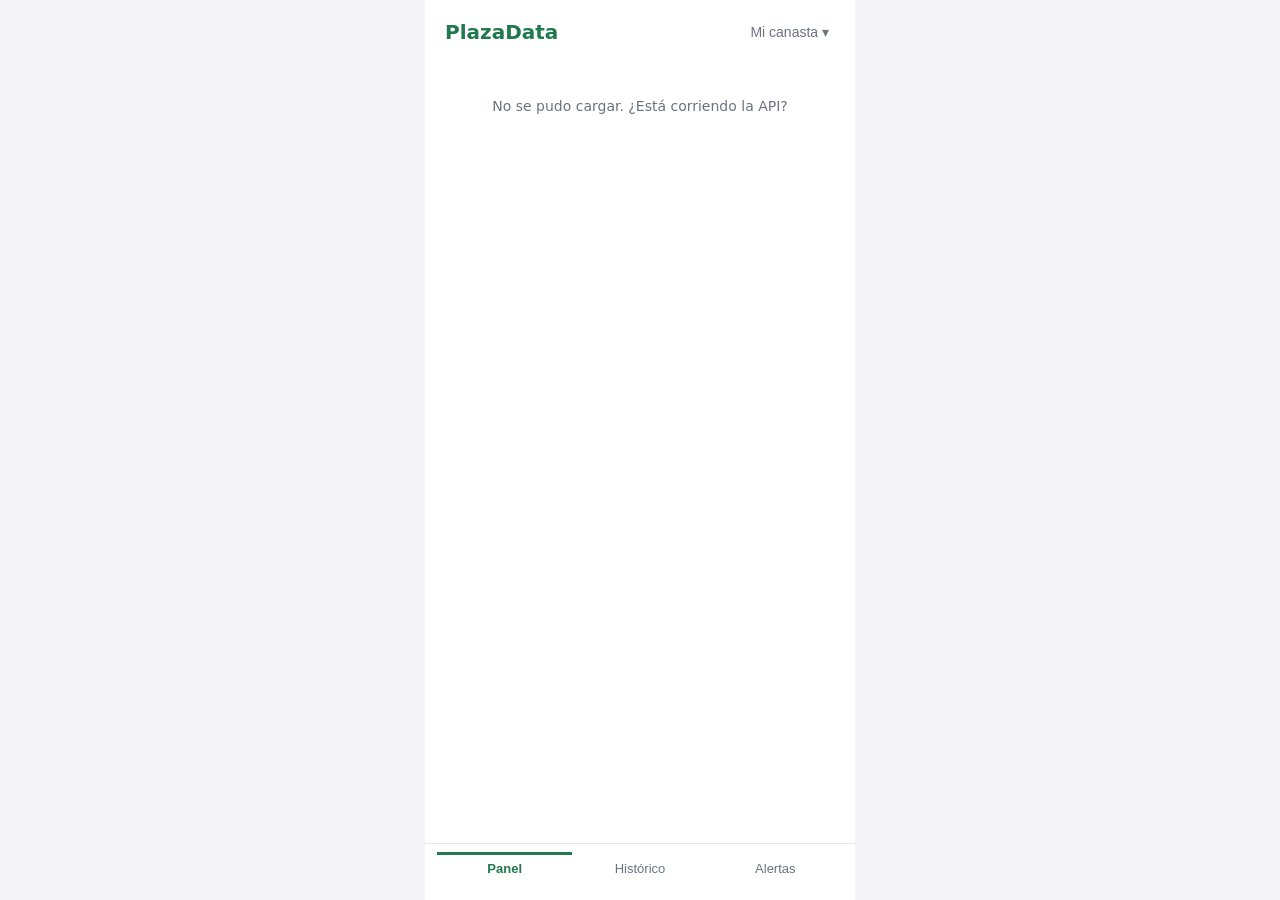
==== static/index.html @ 9555df04 "feat(panel): panel web con canasta, histórico y alertas" ====
<!DOCTYPE html>
<html lang="es">
<head>
<meta charset="utf-8">
<meta name="viewport" content="width=device-width, initial-scale=1">
<title>PlazaData</title>
<style>
  :root {
    --verde:#1f7a4d; --verde-claro:#e6f2eb; --tinta:#1a1a1f; --gris:#6b7280; --linea:#e4e6ea;
    --fondo:#f5f5f7; --rojo:#cc3a2e; --ambar:#fff5c7; --ambar-tinta:#735400;
  }
  * { box-sizing: border-box; }
  body { margin:0; background:var(--fondo); font-family: Inter, system-ui, -apple-system, "Segoe UI", Arial, sans-serif; color:var(--tinta); }
  .app { max-width: 430px; margin: 0 auto; min-height: 100vh; background:#fff; display:flex; flex-direction:column; }
  header { display:flex; justify-content:space-between; align-items:center; padding:20px 20px 10px; }
  .logo { color:var(--verde); font-weight:700; font-size:20px; }
  .accion { color:var(--gris); font-size:14px; background:none; border:0; cursor:pointer; }
  main { flex:1; padding:6px 20px 90px; }
  h1 { font-size:22px; margin:8px 0 4px; font-weight:600; }
  .sub { color:var(--gris); font-size:13px; margin:0 0 12px; line-height:1.4; }
  .aviso { background:var(--verde-claro); color:var(--verde); font-size:12px; font-weight:500; padding:7px 10px; border-radius:8px; margin-bottom:14px; }
  .aviso.alerta { background:#fde8e6; color:var(--rojo); }
  .aviso.ambar { background:var(--ambar); color:var(--ambar-tinta); }
  table { width:100%; border-collapse:collapse; }
  th { text-align:left; font-size:12px; color:var(--gris); font-weight:600; padding:6px 4px 8px; }
  td { padding:13px 4px; border-bottom:1px solid var(--linea); font-size:14px; vertical-align:middle; }
  tr.fila { cursor:pointer; }
  tr.fila:hover { background:#fafafa; }
  td.nombre { font-weight:500; }
  td.num { white-space:nowrap; font-size:13px; }
  th.num { white-space:nowrap; }
  .sube { color:var(--rojo); font-weight:600; } .baja { color:var(--verde); font-weight:600; } .igual { color:var(--gris); font-weight:600; }
  .viejo { color:var(--gris); font-size:11px; display:block; font-weight:400; }
  .btn { display:block; width:100%; padding:14px; border-radius:12px; border:0; background:var(--verde); color:#fff; font-size:15px; font-weight:600; cursor:pointer; margin-top:14px; }
  .btn.borde { background:#fff; color:var(--verde); border:1.5px dashed var(--verde); }
  .chips { display:flex; gap:8px; margin:6px 0 12px; }
  .chip { padding:8px 16px; border-radius:20px; background:var(--fondo); color:var(--gris); font-size:13px; font-weight:600; border:0; cursor:pointer; }
  .chip.act { background:var(--verde); color:#fff; }
  .card { border:1px solid var(--linea); border-radius:12px; padding:8px; margin-bottom:12px; }
  .stats { display:flex; gap:12px; margin-bottom:10px; }
  .stat { flex:1; background:var(--fondo); border-radius:12px; padding:12px 14px; }
  .stat small { color:var(--gris); font-size:12px; display:block; } .stat b { font-size:18px; }
  .fila-alerta { display:flex; align-items:center; gap:10px; padding:12px 0; border-bottom:1px solid var(--linea); }
  .fila-alerta .n { flex:1; font-size:14px; font-weight:500; }
  .fila-alerta input[type=number] { width:64px; padding:8px; border:1px solid var(--linea); border-radius:8px; font-size:14px; }
  .quitar { background:none; border:0; color:var(--gris); cursor:pointer; font-size:12px; text-decoration:underline; }
  .sw { position:relative; width:44px; height:26px; flex:none; }
  .sw input { opacity:0; width:0; height:0; }
  .sw span { position:absolute; inset:0; background:#c9ccd1; border-radius:13px; cursor:pointer; transition:.15s; }
  .sw span::before { content:""; position:absolute; width:20px; height:20px; left:3px; top:3px; background:#fff; border-radius:50%; transition:.15s; }
  .sw input:checked + span { background:var(--verde); } .sw input:checked + span::before { transform:translateX(18px); }
  .campo { width:100%; padding:12px; border:1px solid var(--linea); border-radius:10px; font-size:14px; margin-top:8px; }
  nav { position:fixed; bottom:0; left:50%; transform:translateX(-50%); width:100%; max-width:430px; background:#fff; border-top:1px solid var(--linea); display:flex; padding:8px 12px 18px; }
  nav button { flex:1; background:none; border:0; padding:6px 0; color:var(--gris); font-size:13px; font-weight:500; cursor:pointer; border-top:3px solid transparent; }
  nav button.act { color:var(--verde); font-weight:600; border-top-color:var(--verde); }
  .pie { font-size:11px; color:var(--gris); margin-top:12px; line-height:1.4; }
  .vacio { color:var(--gris); font-size:14px; padding:24px 0; text-align:center; }
</style>
</head>
<body>
<div class="app">
  <header><span class="logo">PlazaData</span><button class="accion" id="btnTitulo">Mi canasta ▾</button></header>
  <main id="contenido"><p class="vacio">Cargando…</p></main>
  <nav>
    <button data-vista="panel" class="act">Panel</button>
    <button data-vista="hist">Histórico</button>
    <button data-vista="alertas">Alertas</button>
  </nav>
</div>

<script>
const CANASTA_DEFECTO = ["Papa capira", "Tomate chonto regional", "Cebolla cabezona blanca", "Aguacate Hass"];
const $ = (s) => document.querySelector(s);
const cop = (n) => "$ " + Math.round(n).toLocaleString("es-CO");
const pct = (n) => n.toLocaleString("es-CO", { minimumFractionDigits: 1, maximumFractionDigits: 1 }) + "%";
const fechaCorta = (iso) => { const [y, m, d] = iso.split("-"); return `${d}/${m}/${y}`; };
const mesCorto = (iso) => { const [y, m, d] = iso.split("-"); return `${parseInt(d)} ${["ene","feb","mar","abr","may","jun","jul","ago","sep","oct","nov","dic"][parseInt(m)-1]}`; };
const esc = (s) => String(s).replace(/[&<>"']/g, (c) => ({ "&":"&amp;", "<":"&lt;", ">":"&gt;", '"':"&quot;", "'":"&#39;" }[c]));

// Estado (la canasta y las alertas se guardan en este navegador; sin cuenta de usuario todavía)
const guardar = (k, v) => { try { localStorage.setItem(k, JSON.stringify(v)); } catch (e) {} };
const leer = (k, def) => { try { const v = JSON.parse(localStorage.getItem(k)); return v ?? def; } catch (e) { return def; } };
const estado = {
  vista: "panel",
  canasta: leer("pd_canasta", CANASTA_DEFECTO),
  alertas: leer("pd_alertas", {}),           // { producto: { umbral: 5, activa: true } }
  producto: null, semanas: 12, precios: [], opciones: [],
};
estado.producto = estado.canasta[0] || null;

async function api(ruta) {
  const r = await fetch(ruta);
  if (!r.ok) throw new Error("Error " + r.status);
  return r.json();
}

function tendencia(p) {
  if (p.variacion_pct === null || p.variacion_pct === undefined) return '<span class="igual">–</span>';
  const v = p.variacion_pct;
  if (v > 0) return `<span class="sube">↑ ${pct(v)}</span>`;
  if (v < 0) return `<span class="baja">↓ ${pct(Math.abs(v))}</span>`;
  return `<span class="igual">→ ${pct(0)}</span>`;
}
function alertasActivas() {
  return estado.precios.filter((p) => {
    const a = estado.alertas[p.producto];
    return p.disponible && !p.desactualizado && a && a.activa && a.umbral > 0 && p.variacion_pct !== null && Math.abs(p.variacion_pct) > a.umbral;
  });
}

async function cargarPrecios() {
  if (!estado.canasta.length) { estado.precios = []; return; }
  const qs = estado.canasta.map((p) => "producto=" + encodeURIComponent(p)).join("&");
  estado.precios = await api("/api/precios/ultimo?" + qs);
}

// ---------- Vistas
function vistaPanel() {
  const ok = estado.precios.filter((p) => p.disponible && !p.desactualizado);
  const semana = ok.length ? fechaCorta(ok[0].fecha) : "";
  let h = `<h1>Precios mayoristas</h1>
    <p class="sub">SIPSA-DANE · Central Mayorista de Antioquia · COP/kg${semana ? " · Semana que termina el " + semana : ""}</p>
    <div class="aviso">Fuente: DANE-SIPSA. Variación del precio promedio frente a la semana anterior.</div>`;
  alertasActivas().forEach((p) => {
    h += `<div class="aviso alerta">Alerta: ${esc(p.producto)} varió ${pct(p.variacion_pct)} (tu umbral: ${estado.alertas[p.producto].umbral}%)</div>`;
  });
  if (!estado.canasta.length) {
    h += '<p class="vacio">Tu canasta está vacía. Agrega insumos para ver sus precios.</p>';
  } else {
    h += '<table><thead><tr><th>Insumo</th><th class="num">Mín.</th><th class="num">Máx.</th><th class="num">Tendencia</th></tr></thead><tbody>';
    estado.precios.forEach((p) => {
      if (!p.disponible) { h += `<tr><td class="nombre">${esc(p.producto)}</td><td colspan="3" class="igual">Sin datos</td></tr>`; return; }
      const viejo = p.desactualizado ? `<span class="viejo">último dato: ${mesCorto(p.fecha)}</span>` : "";
      h += `<tr class="fila" data-producto="${esc(p.producto)}"><td class="nombre">${esc(p.producto)}${viejo}</td>
        <td class="num">${cop(p.minimo)}</td><td class="num">${cop(p.maximo)}</td><td class="num">${p.desactualizado ? '<span class="igual">–</span>' : tendencia(p)}</td></tr>`;
    });
    h += "</tbody></table>";
  }
  h += `<input class="campo" id="buscar" list="opciones" placeholder="Buscar insumo para agregar (ej. zanahoria)" autocomplete="off">
    <datalist id="opciones"></datalist>
    <button class="btn borde" id="btnAgregar">+ Agregar insumo a mi canasta</button>
    <p class="pie">Toca un insumo para ver su histórico.</p>`;
  $("#contenido").innerHTML = h;

  $("#buscar").addEventListener("input", async (e) => {
    const q = e.target.value.trim();
    if (q.length < 2) return;
    try { estado.opciones = await api("/api/productos?q=" + encodeURIComponent(q)); } catch (err) { return; }
    $("#opciones").innerHTML = estado.opciones.map((o) => `<option value="${esc(o)}">`).join("");
  });
  $("#btnAgregar").addEventListener("click", async () => {
    const v = $("#buscar").value.trim();
    if (!v) return;
    let lista = [];
    try { lista = await api("/api/productos?q=" + encodeURIComponent(v) + "&limite=50"); } catch (err) {}
    const exacto = lista.find((o) => o.toLowerCase() === v.toLowerCase());
    if (!exacto) { alert("Elige un producto de la lista que aparece al escribir."); return; }
    if (!estado.canasta.includes(exacto)) { estado.canasta.push(exacto); guardar("pd_canasta", estado.canasta); }
    if (!estado.producto) estado.producto = exacto;
    await cargarPrecios(); vistaPanel();
  });
  document.querySelectorAll("tr.fila").forEach((tr) => tr.addEventListener("click", () => { estado.producto = tr.dataset.producto; ir("hist"); }));
}

async function vistaHist() {
  if (!estado.producto) { $("#contenido").innerHTML = '<p class="vacio">Agrega un insumo a tu canasta para ver su histórico.</p>'; return; }
  $("#contenido").innerHTML = '<p class="vacio">Cargando…</p>';
  let datos;
  try { datos = await api("/api/precios/historico?producto=" + encodeURIComponent(estado.producto) + "&semanas=" + estado.semanas); }
  catch (e) { $("#contenido").innerHTML = '<p class="vacio">No hay datos para este producto.</p>'; return; }
  const ult = datos[datos.length - 1];
  const prom = datos.map((d) => d.promedio), mn = Math.min(...prom), mx = Math.max(...prom);
  const W = 334, H = 190, L = 12, R = 12, T = 28, B = 34, rango = (mx - mn) || 1;
  const X = (i) => L + (datos.length === 1 ? 0 : i * (W - L - R) / (datos.length - 1));
  const Y = (v) => T + (H - T - B) * (1 - (v - mn) / rango);
  const puntos = datos.map((d, i) => `${X(i).toFixed(1)},${Y(d.promedio).toFixed(1)}`).join(" ");
  const chips = [4, 8, 12].map((n) => `<button class="chip ${estado.semanas === n ? "act" : ""}" data-sem="${n}">${n} sem</button>`).join("");
  $("#contenido").innerHTML = `<h1>${esc(estado.producto)}</h1>
    <p class="sub">Histórico del precio promedio semanal · Central Mayorista de Antioquia · COP/kg</p>
    <div class="aviso">Fuente: DANE-SIPSA · ${mesCorto(datos[0].fecha)} a ${mesCorto(ult.fecha)} de ${ult.fecha.slice(0, 4)}</div>
    <div class="chips">${chips}</div>
    <div class="card"><svg viewBox="0 0 ${W} ${H}" width="100%" role="img" aria-label="Precio promedio semanal de ${esc(estado.producto)}">
      <line x1="${L}" x2="${W - R}" y1="${T}" y2="${T}" stroke="#e4e6ea"/><line x1="${L}" x2="${W - R}" y1="${H - B}" y2="${H - B}" stroke="#e4e6ea"/>
      <text x="${L}" y="${T - 8}" font-size="10" fill="#6b7280">máx. ${cop(mx)}</text>
      <text x="${W - R}" y="${H - B - 6}" font-size="10" fill="#6b7280" text-anchor="end">mín. ${cop(mn)}</text>
      <polyline points="${puntos}" fill="none" stroke="#1f7a4d" stroke-width="3" stroke-linecap="round" stroke-linejoin="round"/>
      <circle cx="${X(datos.length - 1)}" cy="${Y(ult.promedio)}" r="5" fill="#1f7a4d" stroke="#fff" stroke-width="2"/>
      <text x="${L}" y="${H - 12}" font-size="10" fill="#6b7280">${mesCorto(datos[0].fecha)}</text>
      <text x="${W - R}" y="${H - 12}" font-size="10" fill="#6b7280" text-anchor="end">${mesCorto(ult.fecha)}</text>
    </svg></div>
    <div class="stats"><div class="stat"><small>Mín. vigente</small><b>${cop(ult.minimo)}</b></div><div class="stat"><small>Máx. vigente</small><b>${cop(ult.maximo)}</b></div></div>
    <p class="sub">Último dato publicado: ${fechaCorta(ult.fecha)} · promedio ${cop(ult.promedio)}</p>
    <button class="btn" id="btnAlerta">Crear alerta para este insumo</button>`;
  document.querySelectorAll(".chip").forEach((b) => b.addEventListener("click", () => { estado.semanas = parseInt(b.dataset.sem); vistaHist(); }));
  $("#btnAlerta").addEventListener("click", () => {
    if (!estado.alertas[estado.producto]) { estado.alertas[estado.producto] = { umbral: 5, activa: true }; guardar("pd_alertas", estado.alertas); }
    ir("alertas");
  });
}

function vistaAlertas() {
  let h = `<h1>Mis alertas</h1>
    <p class="sub">Te avisamos cuando un insumo varíe más del porcentaje que definas frente a la semana anterior.</p>
    <div class="aviso ambar">Por ahora las alertas se muestran en el panel. El envío por correo llegará en una siguiente versión.</div>`;
  if (!estado.canasta.length) h += '<p class="vacio">Agrega insumos a tu canasta primero.</p>';
  estado.canasta.forEach((n) => {
    const a = estado.alertas[n] || { umbral: 5, activa: false };
    h += `<div class="fila-alerta" data-n="${esc(n)}"><span class="n">${esc(n)}</span>
      <input type="number" min="0.5" step="0.5" value="${a.umbral}" aria-label="Umbral en % para ${esc(n)}"> %
      <label class="sw"><input type="checkbox" ${a.activa ? "checked" : ""}><span></span></label>
      <button class="quitar">Quitar</button></div>`;
  });
  h += `<button class="btn" id="btnGuardar">Guardar alertas</button><p class="pie" id="msg"></p>`;
  $("#contenido").innerHTML = h;
  $("#btnGuardar").addEventListener("click", () => {
    document.querySelectorAll(".fila-alerta").forEach((f) => {
      const n = f.dataset.n;
      estado.alertas[n] = { umbral: parseFloat(f.querySelector("input[type=number]").value) || 5, activa: f.querySelector("input[type=checkbox]").checked };
    });
    guardar("pd_alertas", estado.alertas);
    $("#msg").textContent = "Alertas guardadas. Se evalúan con los precios de la última semana.";
  });
  document.querySelectorAll(".quitar").forEach((b) => b.addEventListener("click", async () => {
    const n = b.closest(".fila-alerta").dataset.n;
    estado.canasta = estado.canasta.filter((x) => x !== n); guardar("pd_canasta", estado.canasta);
    if (estado.producto === n) estado.producto = estado.canasta[0] || null;
    await cargarPrecios(); vistaAlertas();
  }));
}

async function ir(vista) {
  estado.vista = vista;
  document.querySelectorAll("nav button").forEach((b) => b.classList.toggle("act", b.dataset.vista === vista));
  if (vista === "panel") { try { await cargarPrecios(); vistaPanel(); } catch (e) { $("#contenido").innerHTML = '<p class="vacio">No se pudo cargar. ¿Está corriendo la API?</p>'; } }
  else if (vista === "hist") vistaHist();
  else vistaAlertas();
}
document.querySelectorAll("nav button").forEach((b) => b.addEventListener("click", () => ir(b.dataset.vista)));
$("#btnTitulo").addEventListener("click", () => ir("alertas"));
ir("panel");
</script>
</body>
</html>
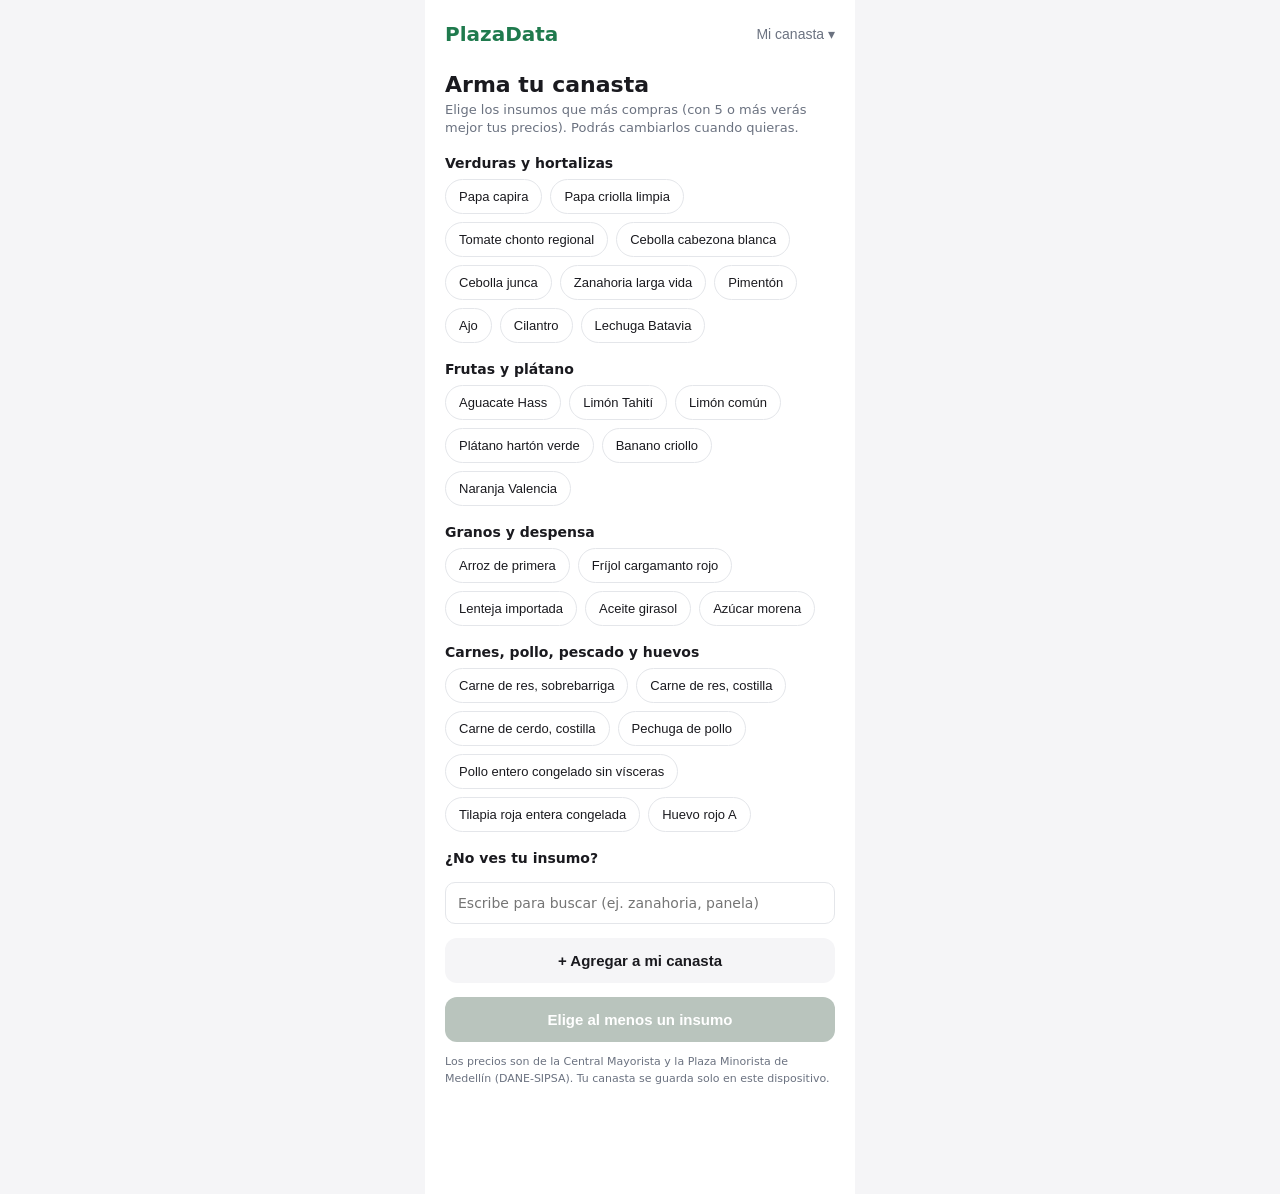
==== commit dce1efd6: "refactor: arquitectura por capas, endurecimiento de seguridad y pruebas automáticas" ====
--- a/static/index.html
+++ b/static/index.html
@@ -2,242 +2,28 @@
 <html lang="es">
 <head>
 <meta charset="utf-8">
-<meta name="viewport" content="width=device-width, initial-scale=1">
+<meta name="viewport" content="width=device-width, initial-scale=1, viewport-fit=cover">
 <title>PlazaData</title>
-<style>
-  :root {
-    --verde:#1f7a4d; --verde-claro:#e6f2eb; --tinta:#1a1a1f; --gris:#6b7280; --linea:#e4e6ea;
-    --fondo:#f5f5f7; --rojo:#cc3a2e; --ambar:#fff5c7; --ambar-tinta:#735400;
-  }
-  * { box-sizing: border-box; }
-  body { margin:0; background:var(--fondo); font-family: Inter, system-ui, -apple-system, "Segoe UI", Arial, sans-serif; color:var(--tinta); }
-  .app { max-width: 430px; margin: 0 auto; min-height: 100vh; background:#fff; display:flex; flex-direction:column; }
-  header { display:flex; justify-content:space-between; align-items:center; padding:20px 20px 10px; }
-  .logo { color:var(--verde); font-weight:700; font-size:20px; }
-  .accion { color:var(--gris); font-size:14px; background:none; border:0; cursor:pointer; }
-  main { flex:1; padding:6px 20px 90px; }
-  h1 { font-size:22px; margin:8px 0 4px; font-weight:600; }
-  .sub { color:var(--gris); font-size:13px; margin:0 0 12px; line-height:1.4; }
-  .aviso { background:var(--verde-claro); color:var(--verde); font-size:12px; font-weight:500; padding:7px 10px; border-radius:8px; margin-bottom:14px; }
-  .aviso.alerta { background:#fde8e6; color:var(--rojo); }
-  .aviso.ambar { background:var(--ambar); color:var(--ambar-tinta); }
-  table { width:100%; border-collapse:collapse; }
-  th { text-align:left; font-size:12px; color:var(--gris); font-weight:600; padding:6px 4px 8px; }
-  td { padding:13px 4px; border-bottom:1px solid var(--linea); font-size:14px; vertical-align:middle; }
-  tr.fila { cursor:pointer; }
-  tr.fila:hover { background:#fafafa; }
-  td.nombre { font-weight:500; }
-  td.num { white-space:nowrap; font-size:13px; }
-  th.num { white-space:nowrap; }
-  .sube { color:var(--rojo); font-weight:600; } .baja { color:var(--verde); font-weight:600; } .igual { color:var(--gris); font-weight:600; }
-  .viejo { color:var(--gris); font-size:11px; display:block; font-weight:400; }
-  .btn { display:block; width:100%; padding:14px; border-radius:12px; border:0; background:var(--verde); color:#fff; font-size:15px; font-weight:600; cursor:pointer; margin-top:14px; }
-  .btn.borde { background:#fff; color:var(--verde); border:1.5px dashed var(--verde); }
-  .chips { display:flex; gap:8px; margin:6px 0 12px; }
-  .chip { padding:8px 16px; border-radius:20px; background:var(--fondo); color:var(--gris); font-size:13px; font-weight:600; border:0; cursor:pointer; }
-  .chip.act { background:var(--verde); color:#fff; }
-  .card { border:1px solid var(--linea); border-radius:12px; padding:8px; margin-bottom:12px; }
-  .stats { display:flex; gap:12px; margin-bottom:10px; }
-  .stat { flex:1; background:var(--fondo); border-radius:12px; padding:12px 14px; }
-  .stat small { color:var(--gris); font-size:12px; display:block; } .stat b { font-size:18px; }
-  .fila-alerta { display:flex; align-items:center; gap:10px; padding:12px 0; border-bottom:1px solid var(--linea); }
-  .fila-alerta .n { flex:1; font-size:14px; font-weight:500; }
-  .fila-alerta input[type=number] { width:64px; padding:8px; border:1px solid var(--linea); border-radius:8px; font-size:14px; }
-  .quitar { background:none; border:0; color:var(--gris); cursor:pointer; font-size:12px; text-decoration:underline; }
-  .sw { position:relative; width:44px; height:26px; flex:none; }
-  .sw input { opacity:0; width:0; height:0; }
-  .sw span { position:absolute; inset:0; background:#c9ccd1; border-radius:13px; cursor:pointer; transition:.15s; }
-  .sw span::before { content:""; position:absolute; width:20px; height:20px; left:3px; top:3px; background:#fff; border-radius:50%; transition:.15s; }
-  .sw input:checked + span { background:var(--verde); } .sw input:checked + span::before { transform:translateX(18px); }
-  .campo { width:100%; padding:12px; border:1px solid var(--linea); border-radius:10px; font-size:14px; margin-top:8px; }
-  nav { position:fixed; bottom:0; left:50%; transform:translateX(-50%); width:100%; max-width:430px; background:#fff; border-top:1px solid var(--linea); display:flex; padding:8px 12px 18px; }
-  nav button { flex:1; background:none; border:0; padding:6px 0; color:var(--gris); font-size:13px; font-weight:500; cursor:pointer; border-top:3px solid transparent; }
-  nav button.act { color:var(--verde); font-weight:600; border-top-color:var(--verde); }
-  .pie { font-size:11px; color:var(--gris); margin-top:12px; line-height:1.4; }
-  .vacio { color:var(--gris); font-size:14px; padding:24px 0; text-align:center; }
-</style>
+<meta name="theme-color" content="#1f7a4d">
+<meta name="description" content="Precios mayoristas y de plaza de los insumos de tu restaurante, con datos oficiales del DANE.">
+<link rel="manifest" href="/manifest.webmanifest">
+<link rel="icon" type="image/png" href="/static/icons/icon-192.png">
+<link rel="apple-touch-icon" href="/static/icons/apple-touch-icon.png">
+<meta name="apple-mobile-web-app-capable" content="yes">
+<meta name="apple-mobile-web-app-title" content="PlazaData">
+<link rel="stylesheet" href="/static/app.css">
 </head>
 <body>
 <div class="app">
-  <header><span class="logo">PlazaData</span><button class="accion" id="btnTitulo">Mi canasta ▾</button></header>
+  <header><span class="logo">PlazaData</span><button class="accion" id="btnTitulo" aria-label="Editar mi canasta">Mi canasta ▾</button></header>
   <main id="contenido"><p class="vacio">Cargando…</p></main>
-  <nav>
+  <nav id="nav">
     <button data-vista="panel" class="act">Panel</button>
     <button data-vista="hist">Histórico</button>
     <button data-vista="alertas">Alertas</button>
   </nav>
 </div>
 
-<script>
-const CANASTA_DEFECTO = ["Papa capira", "Tomate chonto regional", "Cebolla cabezona blanca", "Aguacate Hass"];
-const $ = (s) => document.querySelector(s);
-const cop = (n) => "$ " + Math.round(n).toLocaleString("es-CO");
-const pct = (n) => n.toLocaleString("es-CO", { minimumFractionDigits: 1, maximumFractionDigits: 1 }) + "%";
-const fechaCorta = (iso) => { const [y, m, d] = iso.split("-"); return `${d}/${m}/${y}`; };
-const mesCorto = (iso) => { const [y, m, d] = iso.split("-"); return `${parseInt(d)} ${["ene","feb","mar","abr","may","jun","jul","ago","sep","oct","nov","dic"][parseInt(m)-1]}`; };
-const esc = (s) => String(s).replace(/[&<>"']/g, (c) => ({ "&":"&amp;", "<":"&lt;", ">":"&gt;", '"':"&quot;", "'":"&#39;" }[c]));
-
-// Estado (la canasta y las alertas se guardan en este navegador; sin cuenta de usuario todavía)
-const guardar = (k, v) => { try { localStorage.setItem(k, JSON.stringify(v)); } catch (e) {} };
-const leer = (k, def) => { try { const v = JSON.parse(localStorage.getItem(k)); return v ?? def; } catch (e) { return def; } };
-const estado = {
-  vista: "panel",
-  canasta: leer("pd_canasta", CANASTA_DEFECTO),
-  alertas: leer("pd_alertas", {}),           // { producto: { umbral: 5, activa: true } }
-  producto: null, semanas: 12, precios: [], opciones: [],
-};
-estado.producto = estado.canasta[0] || null;
-
-async function api(ruta) {
-  const r = await fetch(ruta);
-  if (!r.ok) throw new Error("Error " + r.status);
-  return r.json();
-}
-
-function tendencia(p) {
-  if (p.variacion_pct === null || p.variacion_pct === undefined) return '<span class="igual">–</span>';
-  const v = p.variacion_pct;
-  if (v > 0) return `<span class="sube">↑ ${pct(v)}</span>`;
-  if (v < 0) return `<span class="baja">↓ ${pct(Math.abs(v))}</span>`;
-  return `<span class="igual">→ ${pct(0)}</span>`;
-}
-function alertasActivas() {
-  return estado.precios.filter((p) => {
-    const a = estado.alertas[p.producto];
-    return p.disponible && !p.desactualizado && a && a.activa && a.umbral > 0 && p.variacion_pct !== null && Math.abs(p.variacion_pct) > a.umbral;
-  });
-}
-
-async function cargarPrecios() {
-  if (!estado.canasta.length) { estado.precios = []; return; }
-  const qs = estado.canasta.map((p) => "producto=" + encodeURIComponent(p)).join("&");
-  estado.precios = await api("/api/precios/ultimo?" + qs);
-}
-
-// ---------- Vistas
-function vistaPanel() {
-  const ok = estado.precios.filter((p) => p.disponible && !p.desactualizado);
-  const semana = ok.length ? fechaCorta(ok[0].fecha) : "";
-  let h = `<h1>Precios mayoristas</h1>
-    <p class="sub">SIPSA-DANE · Central Mayorista de Antioquia · COP/kg${semana ? " · Semana que termina el " + semana : ""}</p>
-    <div class="aviso">Fuente: DANE-SIPSA. Variación del precio promedio frente a la semana anterior.</div>`;
-  alertasActivas().forEach((p) => {
-    h += `<div class="aviso alerta">Alerta: ${esc(p.producto)} varió ${pct(p.variacion_pct)} (tu umbral: ${estado.alertas[p.producto].umbral}%)</div>`;
-  });
-  if (!estado.canasta.length) {
-    h += '<p class="vacio">Tu canasta está vacía. Agrega insumos para ver sus precios.</p>';
-  } else {
-    h += '<table><thead><tr><th>Insumo</th><th class="num">Mín.</th><th class="num">Máx.</th><th class="num">Tendencia</th></tr></thead><tbody>';
-    estado.precios.forEach((p) => {
-      if (!p.disponible) { h += `<tr><td class="nombre">${esc(p.producto)}</td><td colspan="3" class="igual">Sin datos</td></tr>`; return; }
-      const viejo = p.desactualizado ? `<span class="viejo">último dato: ${mesCorto(p.fecha)}</span>` : "";
-      h += `<tr class="fila" data-producto="${esc(p.producto)}"><td class="nombre">${esc(p.producto)}${viejo}</td>
-        <td class="num">${cop(p.minimo)}</td><td class="num">${cop(p.maximo)}</td><td class="num">${p.desactualizado ? '<span class="igual">–</span>' : tendencia(p)}</td></tr>`;
-    });
-    h += "</tbody></table>";
-  }
-  h += `<input class="campo" id="buscar" list="opciones" placeholder="Buscar insumo para agregar (ej. zanahoria)" autocomplete="off">
-    <datalist id="opciones"></datalist>
-    <button class="btn borde" id="btnAgregar">+ Agregar insumo a mi canasta</button>
-    <p class="pie">Toca un insumo para ver su histórico.</p>`;
-  $("#contenido").innerHTML = h;
-
-  $("#buscar").addEventListener("input", async (e) => {
-    const q = e.target.value.trim();
-    if (q.length < 2) return;
-    try { estado.opciones = await api("/api/productos?q=" + encodeURIComponent(q)); } catch (err) { return; }
-    $("#opciones").innerHTML = estado.opciones.map((o) => `<option value="${esc(o)}">`).join("");
-  });
-  $("#btnAgregar").addEventListener("click", async () => {
-    const v = $("#buscar").value.trim();
-    if (!v) return;
-    let lista = [];
-    try { lista = await api("/api/productos?q=" + encodeURIComponent(v) + "&limite=50"); } catch (err) {}
-    const exacto = lista.find((o) => o.toLowerCase() === v.toLowerCase());
-    if (!exacto) { alert("Elige un producto de la lista que aparece al escribir."); return; }
-    if (!estado.canasta.includes(exacto)) { estado.canasta.push(exacto); guardar("pd_canasta", estado.canasta); }
-    if (!estado.producto) estado.producto = exacto;
-    await cargarPrecios(); vistaPanel();
-  });
-  document.querySelectorAll("tr.fila").forEach((tr) => tr.addEventListener("click", () => { estado.producto = tr.dataset.producto; ir("hist"); }));
-}
-
-async function vistaHist() {
-  if (!estado.producto) { $("#contenido").innerHTML = '<p class="vacio">Agrega un insumo a tu canasta para ver su histórico.</p>'; return; }
-  $("#contenido").innerHTML = '<p class="vacio">Cargando…</p>';
-  let datos;
-  try { datos = await api("/api/precios/historico?producto=" + encodeURIComponent(estado.producto) + "&semanas=" + estado.semanas); }
-  catch (e) { $("#contenido").innerHTML = '<p class="vacio">No hay datos para este producto.</p>'; return; }
-  const ult = datos[datos.length - 1];
-  const prom = datos.map((d) => d.promedio), mn = Math.min(...prom), mx = Math.max(...prom);
-  const W = 334, H = 190, L = 12, R = 12, T = 28, B = 34, rango = (mx - mn) || 1;
-  const X = (i) => L + (datos.length === 1 ? 0 : i * (W - L - R) / (datos.length - 1));
-  const Y = (v) => T + (H - T - B) * (1 - (v - mn) / rango);
-  const puntos = datos.map((d, i) => `${X(i).toFixed(1)},${Y(d.promedio).toFixed(1)}`).join(" ");
-  const chips = [4, 8, 12].map((n) => `<button class="chip ${estado.semanas === n ? "act" : ""}" data-sem="${n}">${n} sem</button>`).join("");
-  $("#contenido").innerHTML = `<h1>${esc(estado.producto)}</h1>
-    <p class="sub">Histórico del precio promedio semanal · Central Mayorista de Antioquia · COP/kg</p>
-    <div class="aviso">Fuente: DANE-SIPSA · ${mesCorto(datos[0].fecha)} a ${mesCorto(ult.fecha)} de ${ult.fecha.slice(0, 4)}</div>
-    <div class="chips">${chips}</div>
-    <div class="card"><svg viewBox="0 0 ${W} ${H}" width="100%" role="img" aria-label="Precio promedio semanal de ${esc(estado.producto)}">
-      <line x1="${L}" x2="${W - R}" y1="${T}" y2="${T}" stroke="#e4e6ea"/><line x1="${L}" x2="${W - R}" y1="${H - B}" y2="${H - B}" stroke="#e4e6ea"/>
-      <text x="${L}" y="${T - 8}" font-size="10" fill="#6b7280">máx. ${cop(mx)}</text>
-      <text x="${W - R}" y="${H - B - 6}" font-size="10" fill="#6b7280" text-anchor="end">mín. ${cop(mn)}</text>
-      <polyline points="${puntos}" fill="none" stroke="#1f7a4d" stroke-width="3" stroke-linecap="round" stroke-linejoin="round"/>
-      <circle cx="${X(datos.length - 1)}" cy="${Y(ult.promedio)}" r="5" fill="#1f7a4d" stroke="#fff" stroke-width="2"/>
-      <text x="${L}" y="${H - 12}" font-size="10" fill="#6b7280">${mesCorto(datos[0].fecha)}</text>
-      <text x="${W - R}" y="${H - 12}" font-size="10" fill="#6b7280" text-anchor="end">${mesCorto(ult.fecha)}</text>
-    </svg></div>
-    <div class="stats"><div class="stat"><small>Mín. vigente</small><b>${cop(ult.minimo)}</b></div><div class="stat"><small>Máx. vigente</small><b>${cop(ult.maximo)}</b></div></div>
-    <p class="sub">Último dato publicado: ${fechaCorta(ult.fecha)} · promedio ${cop(ult.promedio)}</p>
-    <button class="btn" id="btnAlerta">Crear alerta para este insumo</button>`;
-  document.querySelectorAll(".chip").forEach((b) => b.addEventListener("click", () => { estado.semanas = parseInt(b.dataset.sem); vistaHist(); }));
-  $("#btnAlerta").addEventListener("click", () => {
-    if (!estado.alertas[estado.producto]) { estado.alertas[estado.producto] = { umbral: 5, activa: true }; guardar("pd_alertas", estado.alertas); }
-    ir("alertas");
-  });
-}
-
-function vistaAlertas() {
-  let h = `<h1>Mis alertas</h1>
-    <p class="sub">Te avisamos cuando un insumo varíe más del porcentaje que definas frente a la semana anterior.</p>
-    <div class="aviso ambar">Por ahora las alertas se muestran en el panel. El envío por correo llegará en una siguiente versión.</div>`;
-  if (!estado.canasta.length) h += '<p class="vacio">Agrega insumos a tu canasta primero.</p>';
-  estado.canasta.forEach((n) => {
-    const a = estado.alertas[n] || { umbral: 5, activa: false };
-    h += `<div class="fila-alerta" data-n="${esc(n)}"><span class="n">${esc(n)}</span>
-      <input type="number" min="0.5" step="0.5" value="${a.umbral}" aria-label="Umbral en % para ${esc(n)}"> %
-      <label class="sw"><input type="checkbox" ${a.activa ? "checked" : ""}><span></span></label>
-      <button class="quitar">Quitar</button></div>`;
-  });
-  h += `<button class="btn" id="btnGuardar">Guardar alertas</button><p class="pie" id="msg"></p>`;
-  $("#contenido").innerHTML = h;
-  $("#btnGuardar").addEventListener("click", () => {
-    document.querySelectorAll(".fila-alerta").forEach((f) => {
-      const n = f.dataset.n;
-      estado.alertas[n] = { umbral: parseFloat(f.querySelector("input[type=number]").value) || 5, activa: f.querySelector("input[type=checkbox]").checked };
-    });
-    guardar("pd_alertas", estado.alertas);
-    $("#msg").textContent = "Alertas guardadas. Se evalúan con los precios de la última semana.";
-  });
-  document.querySelectorAll(".quitar").forEach((b) => b.addEventListener("click", async () => {
-    const n = b.closest(".fila-alerta").dataset.n;
-    estado.canasta = estado.canasta.filter((x) => x !== n); guardar("pd_canasta", estado.canasta);
-    if (estado.producto === n) estado.producto = estado.canasta[0] || null;
-    await cargarPrecios(); vistaAlertas();
-  }));
-}
-
-async function ir(vista) {
-  estado.vista = vista;
-  document.querySelectorAll("nav button").forEach((b) => b.classList.toggle("act", b.dataset.vista === vista));
-  if (vista === "panel") { try { await cargarPrecios(); vistaPanel(); } catch (e) { $("#contenido").innerHTML = '<p class="vacio">No se pudo cargar. ¿Está corriendo la API?</p>'; } }
-  else if (vista === "hist") vistaHist();
-  else vistaAlertas();
-}
-document.querySelectorAll("nav button").forEach((b) => b.addEventListener("click", () => ir(b.dataset.vista)));
-$("#btnTitulo").addEventListener("click", () => ir("alertas"));
-ir("panel");
-</script>
+<script src="/static/app.js" defer></script>
 </body>
 </html>
--- a/static/app.css
+++ b/static/app.css
@@ -0,0 +1,70 @@
+/* Estilos de PlazaData (archivo aparte: la CSP no permite estilos en línea) */
+  :root {
+    --verde:#1f7a4d; --verde-claro:#e6f2eb; --tinta:#1a1a1f; --gris:#6b7280; --linea:#e4e6ea;
+    --fondo:#f5f5f7; --rojo:#cc3a2e; --ambar:#fff5c7; --ambar-tinta:#735400; --minorista:#c2680a;
+  }
+  * { box-sizing: border-box; }
+  body { margin:0; background:var(--fondo); font-family: Inter, system-ui, -apple-system, "Segoe UI", Arial, sans-serif; color:var(--tinta); }
+  .app { max-width: 430px; margin: 0 auto; min-height: 100vh; background:#fff; display:flex; flex-direction:column; }
+  header { display:flex; justify-content:space-between; align-items:center; padding:20px 20px 10px; padding-top:max(20px, env(safe-area-inset-top)); }
+  .logo { color:var(--verde); font-weight:700; font-size:20px; }
+  .accion { color:var(--gris); font-size:14px; background:none; border:0; cursor:pointer; padding:6px 0; }
+  main { flex:1; padding:6px 20px 96px; }
+  h1 { font-size:22px; margin:8px 0 4px; font-weight:600; }
+  h2 { font-size:14px; margin:18px 0 8px; font-weight:600; color:var(--tinta); }
+  .sub { color:var(--gris); font-size:13px; margin:0 0 12px; line-height:1.4; }
+  .aviso { background:var(--verde-claro); color:var(--verde); font-size:12px; font-weight:500; padding:7px 10px; border-radius:8px; margin-bottom:12px; line-height:1.4; }
+  .aviso.alerta { background:#fde8e6; color:var(--rojo); }
+  .aviso.ambar { background:var(--ambar); color:var(--ambar-tinta); }
+  table { width:100%; border-collapse:collapse; }
+  th { text-align:left; font-size:12px; color:var(--gris); font-weight:600; padding:6px 4px 8px; }
+  td { padding:13px 4px; border-bottom:1px solid var(--linea); font-size:14px; vertical-align:middle; }
+  tr.fila { cursor:pointer; }
+  tr.fila:hover { background:#fafafa; }
+  td.nombre { font-weight:500; }
+  td.num, th.num { white-space:nowrap; font-size:13px; }
+  .sube { color:var(--rojo); font-weight:600; } .baja { color:var(--verde); font-weight:600; } .igual { color:var(--gris); font-weight:600; }
+  .viejo { color:var(--gris); font-size:11px; display:block; font-weight:400; }
+  .btn { display:block; width:100%; padding:14px; border-radius:12px; border:0; background:var(--verde); color:#fff; font-size:15px; font-weight:600; cursor:pointer; margin-top:14px; }
+  .btn:disabled { background:#b9c4bd; cursor:not-allowed; }
+  .btn.borde { background:#fff; color:var(--verde); border:1.5px dashed var(--verde); }
+  .btn.suave { background:var(--fondo); color:var(--tinta); }
+  .seg { display:flex; gap:8px; margin:6px 0 12px; flex-wrap:wrap; }
+  .chip { padding:8px 14px; border-radius:20px; background:var(--fondo); color:var(--gris); font-size:13px; font-weight:600; border:0; cursor:pointer; }
+  .chip.act { background:var(--verde); color:#fff; }
+  .opcion { padding:9px 13px; border-radius:20px; background:#fff; color:var(--tinta); font-size:13px; font-weight:500; border:1.5px solid var(--linea); cursor:pointer; text-align:left; }
+  .opcion.sel { background:var(--verde-claro); border-color:var(--verde); color:var(--verde); font-weight:600; }
+  .opcion.sel::before { content:"✓ "; }
+  .grupo { display:flex; flex-wrap:wrap; gap:8px; }
+  .card { border:1px solid var(--linea); border-radius:12px; padding:8px; margin-bottom:12px; }
+  .leyenda { display:flex; gap:14px; flex-wrap:wrap; font-size:12px; color:var(--gris); margin:-4px 0 12px; }
+  .leyenda i { display:inline-block; width:18px; height:3px; border-radius:2px; vertical-align:middle; margin-right:6px; }
+  .stats { display:flex; gap:12px; margin-bottom:10px; }
+  .stat { flex:1; background:var(--fondo); border-radius:12px; padding:12px 14px; }
+  .stat small { color:var(--gris); font-size:12px; display:block; } .stat b { font-size:18px; }
+  .fila-alerta { display:flex; align-items:center; gap:10px; padding:12px 0; border-bottom:1px solid var(--linea); }
+  .fila-alerta .n { flex:1; font-size:14px; font-weight:500; }
+  .fila-alerta input[type=number] { width:64px; padding:8px; border:1px solid var(--linea); border-radius:8px; font-size:14px; }
+  .quitar { background:none; border:0; color:var(--gris); cursor:pointer; font-size:12px; text-decoration:underline; }
+  .sw { position:relative; width:44px; height:26px; flex:none; }
+  .sw input { opacity:0; width:0; height:0; }
+  .sw span { position:absolute; inset:0; background:#c9ccd1; border-radius:13px; cursor:pointer; transition:.15s; }
+  .sw span::before { content:""; position:absolute; width:20px; height:20px; left:3px; top:3px; background:#fff; border-radius:50%; transition:.15s; }
+  .sw input:checked + span { background:var(--verde); } .sw input:checked + span::before { transform:translateX(18px); }
+  .campo { width:100%; padding:12px; border:1px solid var(--linea); border-radius:10px; font-size:14px; margin-top:8px; font-family:inherit; }
+  nav { position:fixed; bottom:0; left:50%; transform:translateX(-50%); width:100%; max-width:430px; background:#fff; border-top:1px solid var(--linea); display:flex; padding:8px 12px calc(18px + env(safe-area-inset-bottom)); }
+  nav button { flex:1; background:none; border:0; padding:6px 0; color:var(--gris); font-size:13px; font-weight:500; cursor:pointer; border-top:3px solid transparent; }
+  nav button.act { color:var(--verde); font-weight:600; border-top-color:var(--verde); }
+  .pie { font-size:11px; color:var(--gris); margin-top:12px; line-height:1.5; }
+  .enlace { background:none; border:0; color:var(--verde); font-size:13px; font-weight:600; cursor:pointer; text-decoration:underline; padding:8px 0; }
+  .vacio { color:var(--gris); font-size:14px; padding:24px 0; text-align:center; }
+  .velo { position:fixed; inset:0; background:rgba(0,0,0,.45); display:flex; align-items:flex-end; justify-content:center; z-index:20; }
+  .hoja { background:#fff; width:100%; max-width:430px; border-radius:18px 18px 0 0; padding:20px 20px calc(24px + env(safe-area-inset-bottom)); }
+  .hoja h3 { margin:0 0 6px; font-size:18px; }
+  .hoja textarea { width:100%; min-height:110px; border:1px solid var(--linea); border-radius:10px; padding:12px; font-size:14px; font-family:inherit; resize:vertical; margin:10px 0 4px; }
+  .fila-btn { display:flex; gap:10px; }
+  .fila-btn .btn { margin-top:10px; }
+  .nota-comp { font-size:13px; line-height:1.5; background:var(--fondo); border-radius:12px; padding:12px 14px; margin-bottom:12px; }
+  .leyenda i.l-mayorista { background:#1f7a4d; } .leyenda i.l-minorista { background:#c2680a; }
+  .tenue { color:var(--gris); }
+  .oculto { display:none !important; }
